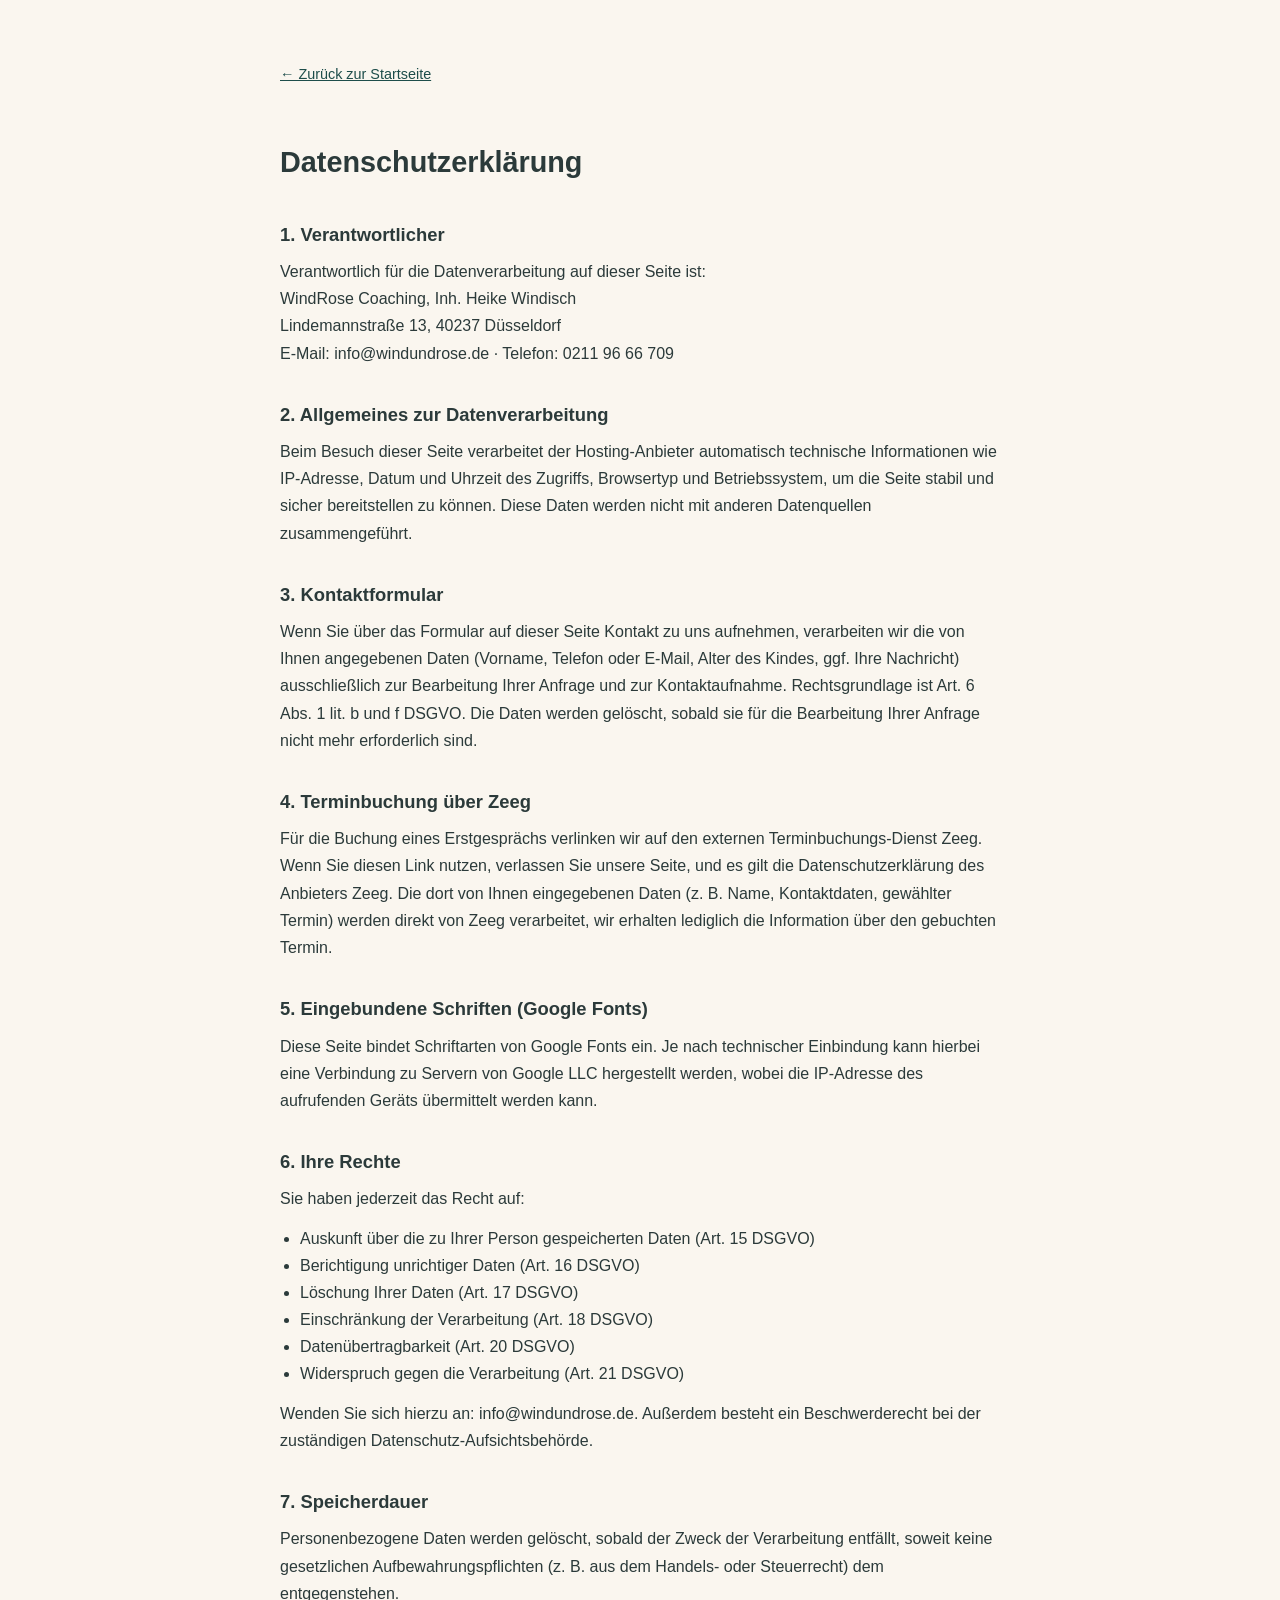
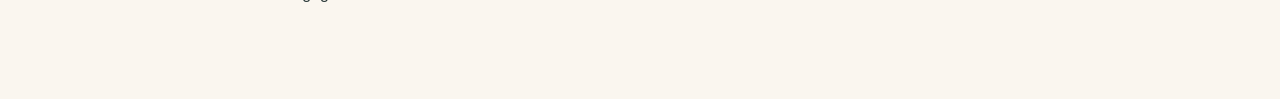
==== datenschutz.html @ 725fcd75 "Initiales Release: WindRose Coaching Landingpage Drei Farbvarianten (Petrol/Brombeer, Lavendel/Ocker" ====
<!DOCTYPE html>
<html lang="de">
<head>
<meta charset="UTF-8">
<meta name="viewport" content="width=device-width, initial-scale=1.0">
<title>Datenschutzerklärung – WindRose Coaching</title>
<meta name="robots" content="noindex, nofollow">
<style>
  body{font-family:'Inter',Arial,sans-serif;color:#2B3A3A;background:#FAF6EF;line-height:1.7;margin:0;}
  .wrap{max-width:720px;margin:0 auto;padding:60px 24px 80px;}
  h1{font-size:1.8rem;margin-bottom:24px;}
  h2{font-size:1.15rem;margin-top:32px;margin-bottom:8px;}
  h3{font-size:1rem;margin-top:20px;margin-bottom:6px;}
  p{margin:0 0 12px;}
  a{color:#1D4D4A;}
  .back{display:inline-block;margin-bottom:32px;font-size:.9rem;}
  ul{margin:0 0 12px;padding-left:20px;}
</style>
</head>
<body>
<div class="wrap">
  <a class="back" href="index.html">&larr; Zurück zur Startseite</a>
  <h1>Datenschutzerklärung</h1>

  <h2>1. Verantwortlicher</h2>
  <p>
    Verantwortlich für die Datenverarbeitung auf dieser Seite ist:<br>
    WindRose Coaching, Inh. Heike Windisch<br>
    Lindemannstraße 13, 40237 Düsseldorf<br>
    E-Mail: info@windundrose.de · Telefon: 0211 96 66 709
  </p>

  <h2>2. Allgemeines zur Datenverarbeitung</h2>
  <p>
    Beim Besuch dieser Seite verarbeitet der Hosting-Anbieter automatisch technische Informationen wie IP-Adresse,
    Datum und Uhrzeit des Zugriffs, Browsertyp und Betriebssystem, um die Seite stabil und sicher bereitstellen zu
    können. Diese Daten werden nicht mit anderen Datenquellen zusammengeführt.
  </p>

  <h2>3. Kontaktformular</h2>
  <p>
    Wenn Sie über das Formular auf dieser Seite Kontakt zu uns aufnehmen, verarbeiten wir die von Ihnen angegebenen
    Daten (Vorname, Telefon oder E-Mail, Alter des Kindes, ggf. Ihre Nachricht) ausschließlich zur Bearbeitung Ihrer
    Anfrage und zur Kontaktaufnahme. Rechtsgrundlage ist Art. 6 Abs. 1 lit. b und f DSGVO. Die Daten werden gelöscht,
    sobald sie für die Bearbeitung Ihrer Anfrage nicht mehr erforderlich sind.
  </p>

  <h2>4. Terminbuchung über Zeeg</h2>
  <p>
    Für die Buchung eines Erstgesprächs verlinken wir auf den externen Terminbuchungs-Dienst Zeeg. Wenn Sie diesen
    Link nutzen, verlassen Sie unsere Seite, und es gilt die Datenschutzerklärung des Anbieters Zeeg. Die dort von
    Ihnen eingegebenen Daten (z. B. Name, Kontaktdaten, gewählter Termin) werden direkt von Zeeg verarbeitet, wir
    erhalten lediglich die Information über den gebuchten Termin.
  </p>

  <h2>5. Eingebundene Schriften (Google Fonts)</h2>
  <p>
    Diese Seite bindet Schriftarten von Google Fonts ein. Je nach technischer Einbindung kann hierbei eine
    Verbindung zu Servern von Google LLC hergestellt werden, wobei die IP-Adresse des aufrufenden Geräts übermittelt
    werden kann.
  </p>

  <h2>6. Ihre Rechte</h2>
  <p>Sie haben jederzeit das Recht auf:</p>
  <ul>
    <li>Auskunft über die zu Ihrer Person gespeicherten Daten (Art. 15 DSGVO)</li>
    <li>Berichtigung unrichtiger Daten (Art. 16 DSGVO)</li>
    <li>Löschung Ihrer Daten (Art. 17 DSGVO)</li>
    <li>Einschränkung der Verarbeitung (Art. 18 DSGVO)</li>
    <li>Datenübertragbarkeit (Art. 20 DSGVO)</li>
    <li>Widerspruch gegen die Verarbeitung (Art. 21 DSGVO)</li>
  </ul>
  <p>
    Wenden Sie sich hierzu an: info@windundrose.de. Außerdem besteht ein Beschwerderecht bei der zuständigen
    Datenschutz-Aufsichtsbehörde.
  </p>

  <h2>7. Speicherdauer</h2>
  <p>
    Personenbezogene Daten werden gelöscht, sobald der Zweck der Verarbeitung entfällt, soweit keine gesetzlichen
    Aufbewahrungspflichten (z. B. aus dem Handels- oder Steuerrecht) dem entgegenstehen.
  </p>
</div>
</body>
</html>
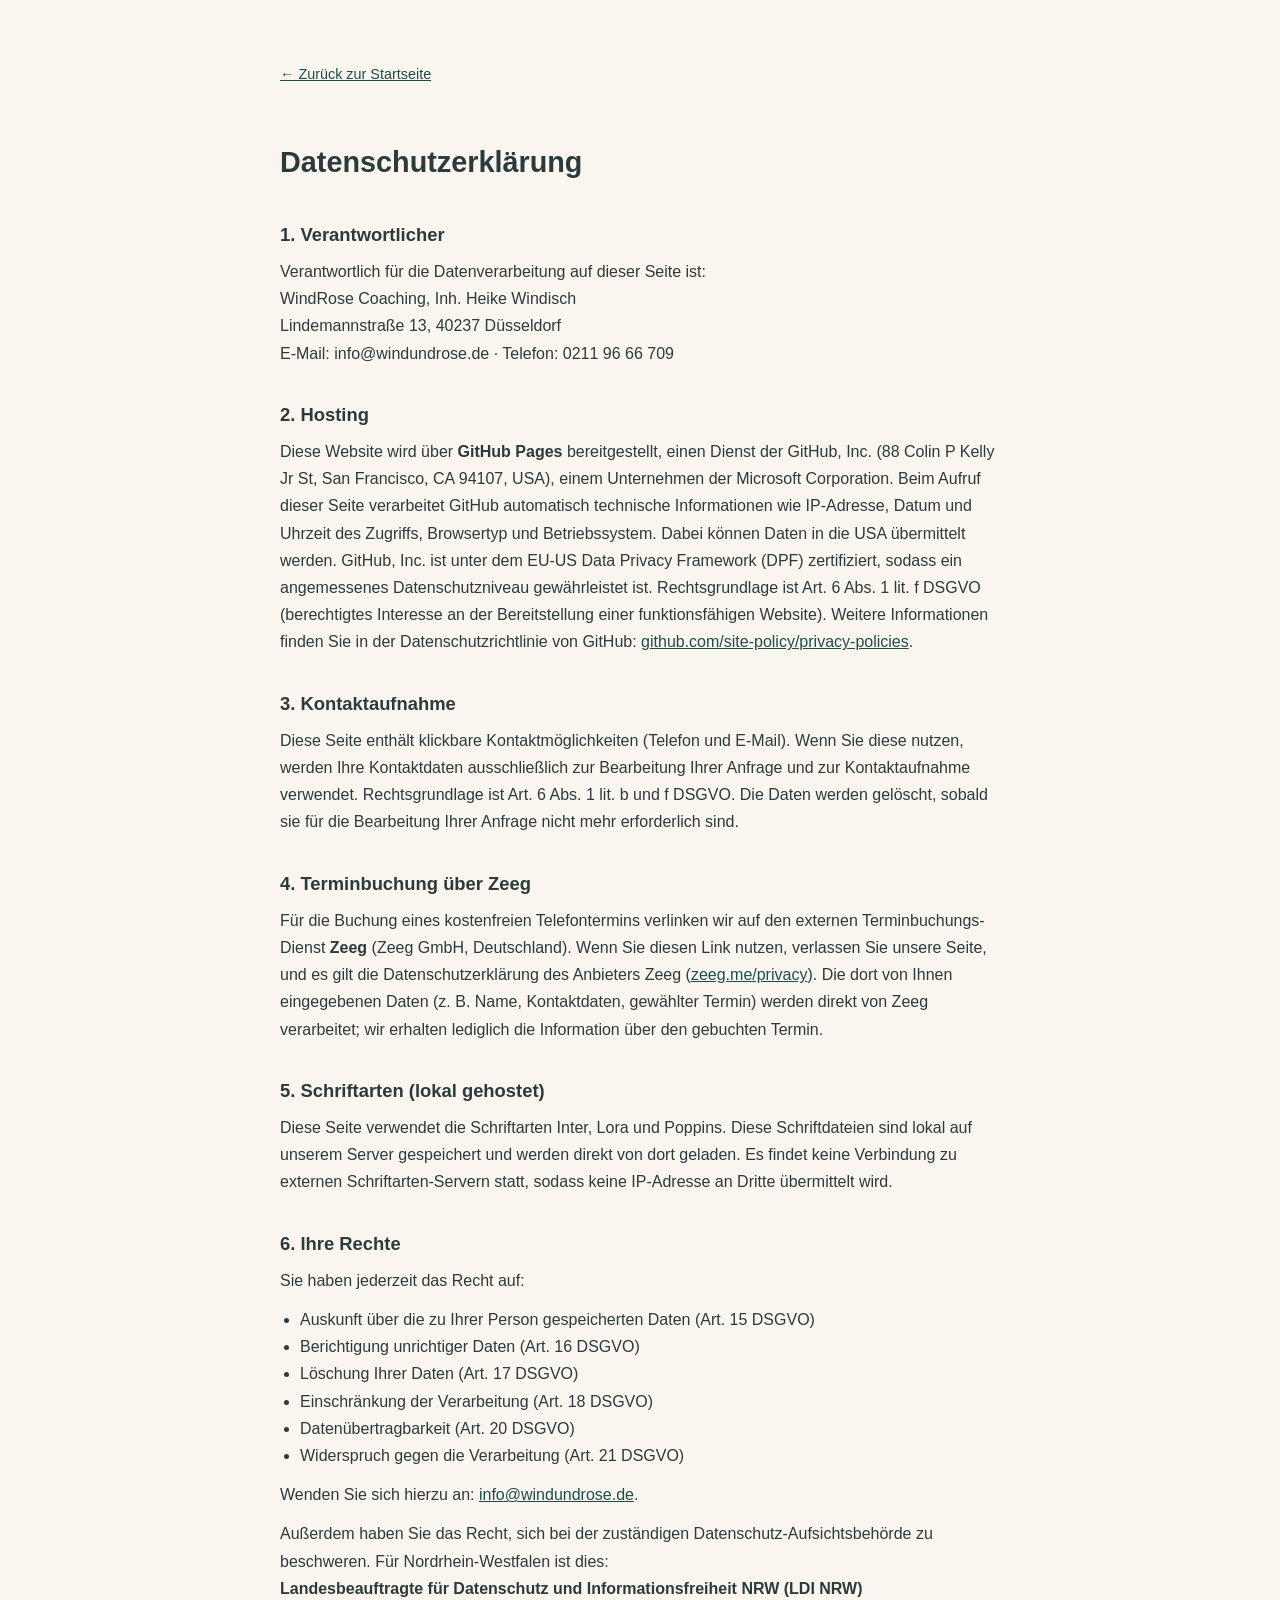
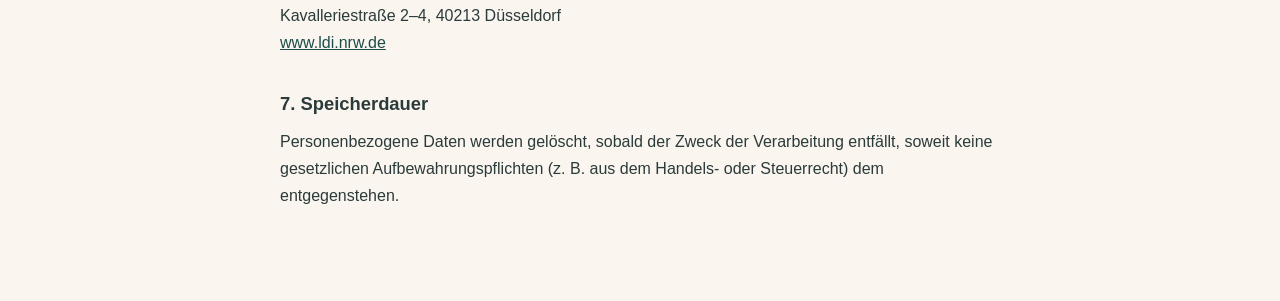
==== commit b0214f24: "Datenschutzerklärung aktualisiert (DSGVO-konform) - GitHub Pages als Hosting-Anbieter mit DPF-Hinwei" ====
--- a/datenschutz.html
+++ b/datenschutz.html
@@ -30,34 +30,42 @@
     E-Mail: info@windundrose.de · Telefon: 0211 96 66 709
   </p>
 
-  <h2>2. Allgemeines zur Datenverarbeitung</h2>
+  <h2>2. Hosting</h2>
   <p>
-    Beim Besuch dieser Seite verarbeitet der Hosting-Anbieter automatisch technische Informationen wie IP-Adresse,
-    Datum und Uhrzeit des Zugriffs, Browsertyp und Betriebssystem, um die Seite stabil und sicher bereitstellen zu
-    können. Diese Daten werden nicht mit anderen Datenquellen zusammengeführt.
+    Diese Website wird über <strong>GitHub Pages</strong> bereitgestellt, einen Dienst der GitHub, Inc.
+    (88 Colin P Kelly Jr St, San Francisco, CA 94107, USA), einem Unternehmen der Microsoft Corporation.
+    Beim Aufruf dieser Seite verarbeitet GitHub automatisch technische Informationen wie IP-Adresse,
+    Datum und Uhrzeit des Zugriffs, Browsertyp und Betriebssystem. Dabei können Daten in die USA übermittelt werden.
+    GitHub, Inc. ist unter dem EU-US Data Privacy Framework (DPF) zertifiziert, sodass ein angemessenes
+    Datenschutzniveau gewährleistet ist. Rechtsgrundlage ist Art. 6 Abs. 1 lit. f DSGVO (berechtigtes Interesse
+    an der Bereitstellung einer funktionsfähigen Website). Weitere Informationen finden Sie in der
+    Datenschutzrichtlinie von GitHub:
+    <a href="https://docs.github.com/de/site-policy/privacy-policies/github-general-privacy-statement" target="_blank" rel="noopener">github.com/site-policy/privacy-policies</a>.
   </p>
 
-  <h2>3. Kontaktformular</h2>
+  <h2>3. Kontaktaufnahme</h2>
   <p>
-    Wenn Sie über das Formular auf dieser Seite Kontakt zu uns aufnehmen, verarbeiten wir die von Ihnen angegebenen
-    Daten (Vorname, Telefon oder E-Mail, Alter des Kindes, ggf. Ihre Nachricht) ausschließlich zur Bearbeitung Ihrer
-    Anfrage und zur Kontaktaufnahme. Rechtsgrundlage ist Art. 6 Abs. 1 lit. b und f DSGVO. Die Daten werden gelöscht,
-    sobald sie für die Bearbeitung Ihrer Anfrage nicht mehr erforderlich sind.
+    Diese Seite enthält klickbare Kontaktmöglichkeiten (Telefon und E-Mail). Wenn Sie diese nutzen,
+    werden Ihre Kontaktdaten ausschließlich zur Bearbeitung Ihrer Anfrage und zur Kontaktaufnahme verwendet.
+    Rechtsgrundlage ist Art. 6 Abs. 1 lit. b und f DSGVO. Die Daten werden gelöscht, sobald sie für
+    die Bearbeitung Ihrer Anfrage nicht mehr erforderlich sind.
   </p>
 
   <h2>4. Terminbuchung über Zeeg</h2>
   <p>
-    Für die Buchung eines Erstgesprächs verlinken wir auf den externen Terminbuchungs-Dienst Zeeg. Wenn Sie diesen
-    Link nutzen, verlassen Sie unsere Seite, und es gilt die Datenschutzerklärung des Anbieters Zeeg. Die dort von
-    Ihnen eingegebenen Daten (z. B. Name, Kontaktdaten, gewählter Termin) werden direkt von Zeeg verarbeitet, wir
-    erhalten lediglich die Information über den gebuchten Termin.
+    Für die Buchung eines kostenfreien Telefontermins verlinken wir auf den externen Terminbuchungs-Dienst
+    <strong>Zeeg</strong> (Zeeg GmbH, Deutschland). Wenn Sie diesen Link nutzen, verlassen Sie unsere Seite,
+    und es gilt die Datenschutzerklärung des Anbieters Zeeg
+    (<a href="https://zeeg.me/privacy" target="_blank" rel="noopener">zeeg.me/privacy</a>).
+    Die dort von Ihnen eingegebenen Daten (z. B. Name, Kontaktdaten, gewählter Termin) werden direkt von
+    Zeeg verarbeitet; wir erhalten lediglich die Information über den gebuchten Termin.
   </p>
 
-  <h2>5. Eingebundene Schriften (Google Fonts)</h2>
+  <h2>5. Schriftarten (lokal gehostet)</h2>
   <p>
-    Diese Seite bindet Schriftarten von Google Fonts ein. Je nach technischer Einbindung kann hierbei eine
-    Verbindung zu Servern von Google LLC hergestellt werden, wobei die IP-Adresse des aufrufenden Geräts übermittelt
-    werden kann.
+    Diese Seite verwendet die Schriftarten Inter, Lora und Poppins. Diese Schriftdateien sind lokal auf
+    unserem Server gespeichert und werden direkt von dort geladen. Es findet keine Verbindung zu externen
+    Schriftarten-Servern statt, sodass keine IP-Adresse an Dritte übermittelt wird.
   </p>
 
   <h2>6. Ihre Rechte</h2>
@@ -71,14 +79,20 @@
     <li>Widerspruch gegen die Verarbeitung (Art. 21 DSGVO)</li>
   </ul>
   <p>
-    Wenden Sie sich hierzu an: info@windundrose.de. Außerdem besteht ein Beschwerderecht bei der zuständigen
-    Datenschutz-Aufsichtsbehörde.
+    Wenden Sie sich hierzu an: <a href="mailto:info@windundrose.de">info@windundrose.de</a>.
+  </p>
+  <p>
+    Außerdem haben Sie das Recht, sich bei der zuständigen Datenschutz-Aufsichtsbehörde zu beschweren.
+    Für Nordrhein-Westfalen ist dies:<br>
+    <strong>Landesbeauftragte für Datenschutz und Informationsfreiheit NRW (LDI NRW)</strong><br>
+    Kavalleriestraße 2–4, 40213 Düsseldorf<br>
+    <a href="https://www.ldi.nrw.de" target="_blank" rel="noopener">www.ldi.nrw.de</a>
   </p>
 
   <h2>7. Speicherdauer</h2>
   <p>
-    Personenbezogene Daten werden gelöscht, sobald der Zweck der Verarbeitung entfällt, soweit keine gesetzlichen
-    Aufbewahrungspflichten (z. B. aus dem Handels- oder Steuerrecht) dem entgegenstehen.
+    Personenbezogene Daten werden gelöscht, sobald der Zweck der Verarbeitung entfällt, soweit keine
+    gesetzlichen Aufbewahrungspflichten (z. B. aus dem Handels- oder Steuerrecht) dem entgegenstehen.
   </p>
 </div>
 </body>
